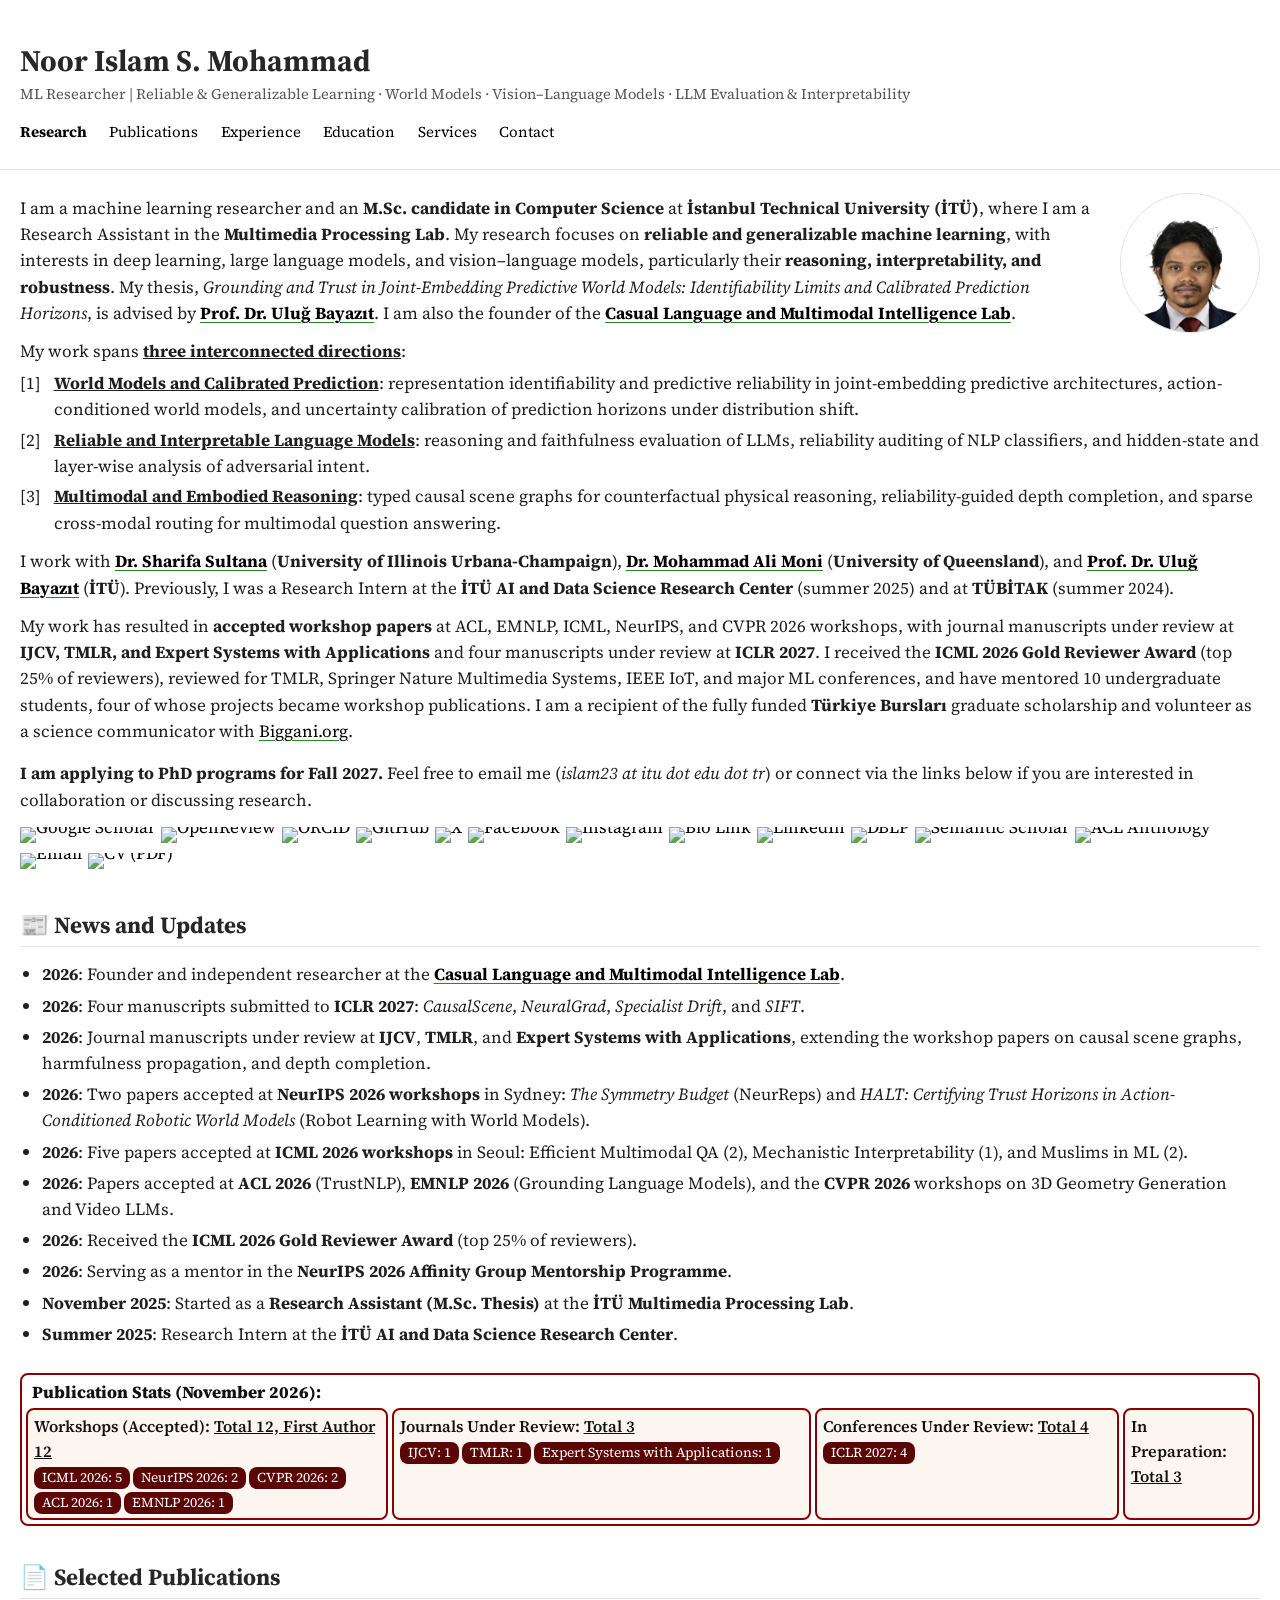
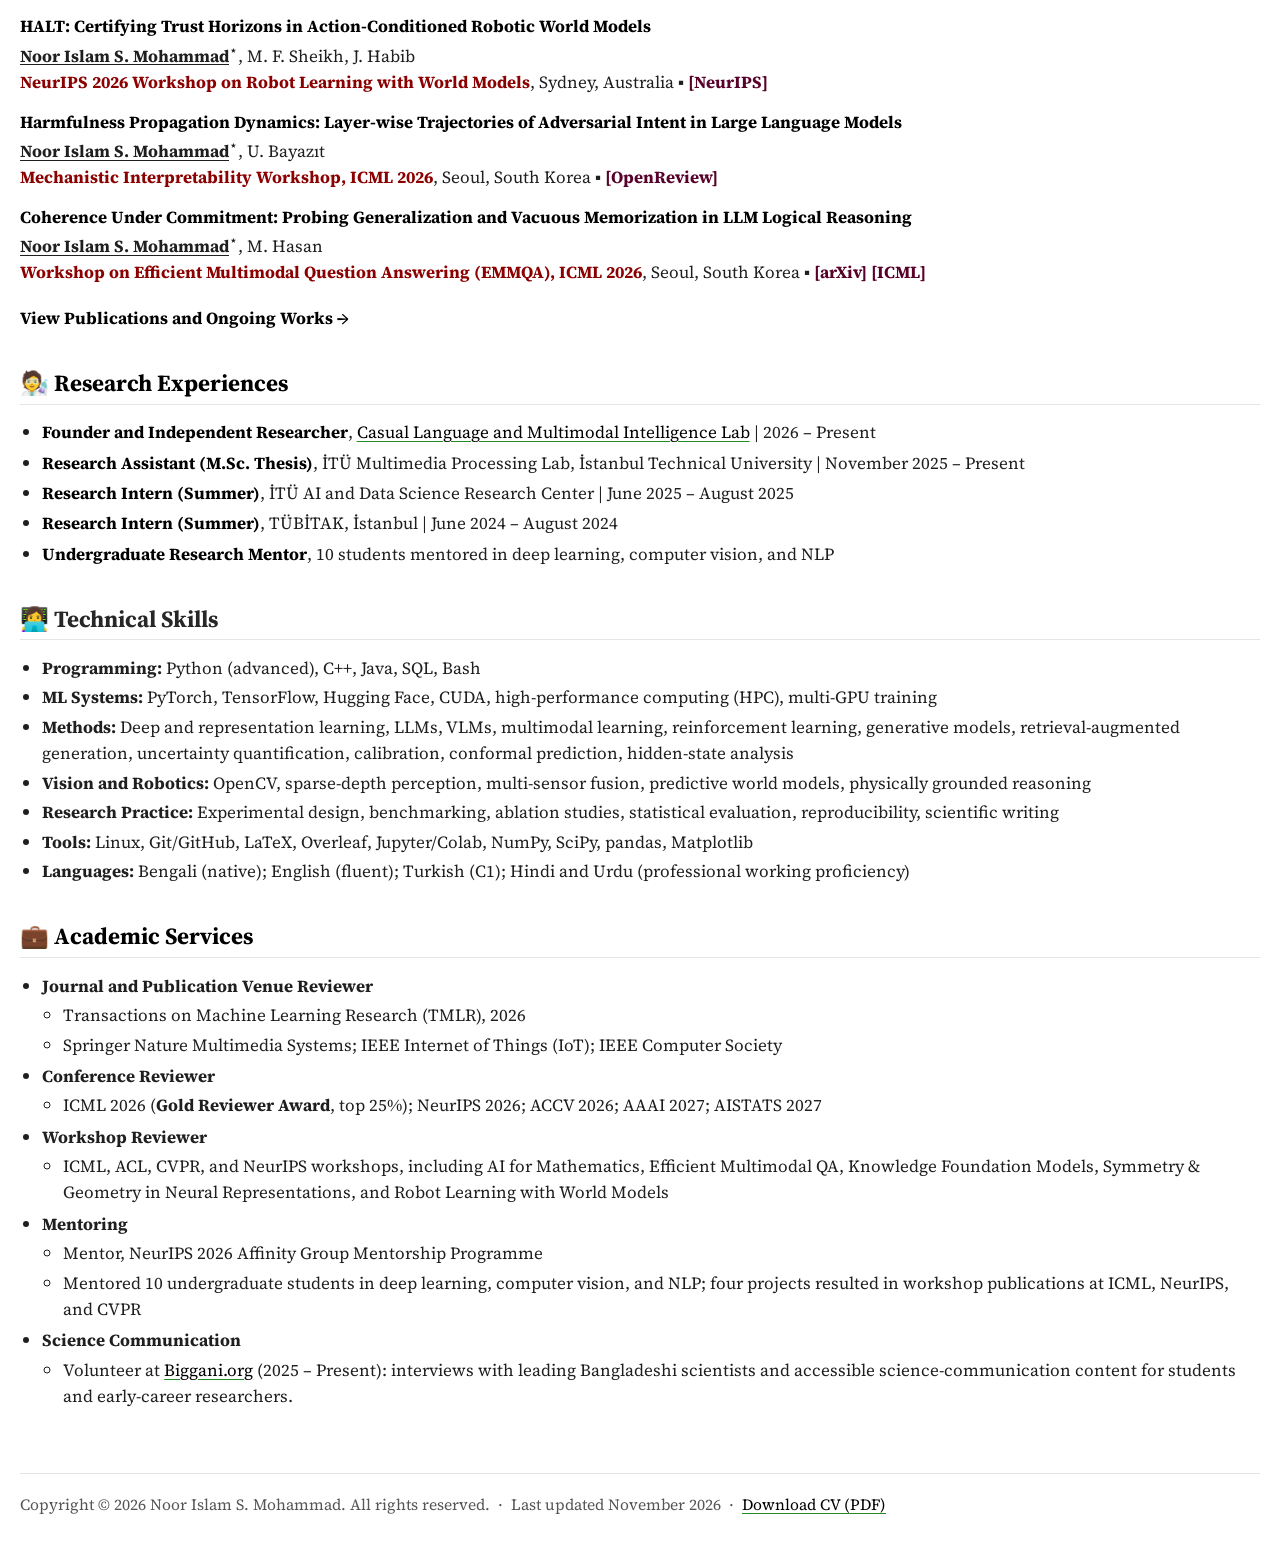
==== index.html @ 7273e3ef "Add files via upload" ====
<!DOCTYPE html>
<html lang="en">
<head>
    <meta charset="UTF-8">
    <meta name="viewport" content="width=device-width, initial-scale=1.0">
    <title>Noor Islam S. Mohammad — Research</title>
    <meta name="description" content="Noor Islam S. Mohammad — M.Sc. candidate in Computer Science at İstanbul Technical University and prospective PhD student (Fall 2027). Reliable and generalizable machine learning, world models, vision–language models, LLM evaluation and interpretability.">
    <meta property="og:title" content="Noor Islam S. Mohammad — ML Researcher">
    <meta property="og:description" content="12 accepted workshop papers and manuscripts under review at IJCV, TMLR, and ICLR 2027. Reliable ML, world models, vision–language models, LLM evaluation and interpretability.">
    <meta property="og:type" content="profile">
    <meta property="og:image" content="images/noor.jpg">
    <link rel="icon" href="data:image/svg+xml,%3Csvg xmlns='http://www.w3.org/2000/svg' viewBox='0 0 64 64'%3E%3Crect width='64' height='64' rx='12' fill='%238b0000'/%3E%3Ctext x='32' y='43' font-family='Georgia,serif' font-size='30' font-weight='700' fill='white' text-anchor='middle'%3ENI%3C/text%3E%3C/svg%3E">
    <link rel="preconnect" href="https://fonts.googleapis.com">
    <link rel="preconnect" href="https://fonts.gstatic.com" crossorigin>
    <link href="https://fonts.googleapis.com/css2?family=Source+Serif+4:ital,opsz,wght@0,8..60,400;0,8..60,600;0,8..60,700;1,8..60,400;1,8..60,600&display=swap" rel="stylesheet">
    <link rel="stylesheet" href="css/styles.css?v=20260920a">
    <style>
        .nis-photo { float: right; width: 140px; height: 140px; margin: 4px 0 12px 24px; border-radius: 50%; overflow: hidden; border: 1px solid #e0e0e0; }
        .nis-photo img { width: 100%; height: 100%; object-fit: cover; object-position: center top; display: block; }
        @media (max-width: 700px) { .nis-photo { float: none; margin: 0 auto 14px; } }
    </style>
</head>
<body>
<div class="wrapper">

    <div class="navbar container">
        <div class="brand">
            <a href="index.html" class="author-name">Noor Islam S. Mohammad</a>
            <span class="author-tagline">ML Researcher | Reliable &amp; Generalizable Learning &middot; World Models &middot; Vision&ndash;Language Models &middot; LLM Evaluation &amp; Interpretability</span>
        </div>
        <ul class="navbar-ul">
            <li><a href="index.html" class="current">Research</a></li>
            <li><a href="publications.html">Publications</a></li>
            <li><a href="experience.html">Experience</a></li>
            <li><a href="education.html">Education</a></li>
            <li><a href="services.html">Services</a></li>
            <li><a href="contact.html">Contact</a></li>
        </ul>
    </div>
    <hr>

    <div class="container content">

        <!-- Career Summary -->
        <h2 id="bio" class="hidden-header">🧑 Career Summary</h2>
        <div class="nis-photo"><img src="images/noor.jpg" alt="Noor Islam S. Mohammad"></div>
        <p>
            I am a machine learning researcher and an <b>M.Sc. candidate in Computer Science</b> at
            <b>İstanbul Technical University (İTÜ)</b>, where I am a Research Assistant in the
            <b>Multimedia Processing Lab</b>. My research focuses on <b>reliable and generalizable machine learning</b>,
            with interests in deep learning, large language models, and vision&ndash;language models, particularly their
            <b>reasoning, interpretability, and robustness</b>. My thesis, <i>Grounding and Trust in Joint-Embedding
            Predictive World Models: Identifiability Limits and Calibrated Prediction Horizons</i>, is advised by
            <b><a href="https://web.itu.edu.tr/ulugbayazit/" target="_blank" rel="noopener">Prof.&nbsp;Dr.&nbsp;Uluğ Bayazıt</a></b>. I am also the founder of the <b><a href="https://clmilab.github.io/" target="_blank" rel="noopener">Casual Language and Multimodal Intelligence Lab</a></b>.
        </p>
        <p style="padding-top: 6px;">
            My work spans <b><u>three interconnected directions</u></b>:
        </p>
        <ol class="directions">
            <li><b><u>World Models and Calibrated Prediction</u></b>: representation identifiability and predictive reliability in joint-embedding predictive architectures, action-conditioned world models, and uncertainty calibration of prediction horizons under distribution shift.</li>
            <li><b><u>Reliable and Interpretable Language Models</u></b>: reasoning and faithfulness evaluation of LLMs, reliability auditing of NLP classifiers, and hidden-state and layer-wise analysis of adversarial intent.</li>
            <li><b><u>Multimodal and Embodied Reasoning</u></b>: typed causal scene graphs for counterfactual physical reasoning, reliability-guided depth completion, and sparse cross-modal routing for multimodal question answering.</li>
        </ol>
        <p style="padding-top: 6px;">
            I work with
            <b><a href="https://www.sharifasultana.com/" target="_blank" rel="noopener">Dr.&nbsp;Sharifa Sultana</a></b>
            (<b>University of Illinois Urbana-Champaign</b>),
            <b><a href="https://scholar.google.com/citations?hl=en&amp;user=JnwcUwkAAAAJ&amp;view_op=list_works&amp;sortby=pubdate" target="_blank" rel="noopener">Dr.&nbsp;Mohammad Ali Moni</a></b>
            (<b>University of Queensland</b>), and
            <b><a href="https://web.itu.edu.tr/ulugbayazit/" target="_blank" rel="noopener">Prof.&nbsp;Dr.&nbsp;Uluğ Bayazıt</a></b>
            (<b>İTÜ</b>). Previously, I was a Research Intern at the <b>İTÜ AI and Data Science Research Center</b>
            (summer 2025) and at <b>TÜBİTAK</b> (summer 2024).
        </p>
        <p style="padding-top: 6px;">
            My work has resulted in <strong> accepted workshop papers</strong> at ACL, EMNLP, ICML, NeurIPS, and CVPR 2026
            workshops, with journal manuscripts under review at <strong>IJCV, TMLR, and Expert Systems with Applications</strong>
            and four manuscripts under review at <strong>ICLR 2027</strong>. I received the <strong>ICML 2026 Gold Reviewer
            Award</strong> (top 25% of reviewers), reviewed for TMLR, Springer Nature Multimedia Systems, IEEE IoT, and
            major ML conferences, and have mentored 10 undergraduate students, four of whose projects became workshop
            publications. I am a recipient of the fully funded <b>Türkiye Bursları</b> graduate scholarship and volunteer
            as a science communicator with <a href="https://biggani.org/" target="_blank" rel="noopener">Biggani.org</a>.
        </p>
        <p class="contact-line">
            <b>I am applying to PhD programs for Fall 2027.</b> Feel free to email me
            (<i>islam23 at itu dot edu dot tr</i>) or connect via the links below if you are interested in
            collaboration or discussing research.
        </p>
        <p class="badge-row">
            <a href="https://scholar.google.com/citations?user=hvBAaWwAAAAJ&amp;hl=en" target="_blank" rel="noopener" aria-label="Google Scholar">
                <img src="https://img.shields.io/badge/Google%20Scholar-%2320beff?style=flat-square&amp;logo=google-scholar&amp;color=1f1f15" alt="Google Scholar"></a>
            <a href="https://openreview.net/profile?id=%7ENoor_Islam_S._Mohammad1" target="_blank" rel="noopener" aria-label="OpenReview">
                <img src="https://img.shields.io/badge/OpenReview-%2320beff?style=flat-square&amp;color=8C1B13" alt="OpenReview"></a>
            <a href="https://orcid.org/0009-0007-8823-6681" target="_blank" rel="noopener" aria-label="ORCID">
                <img src="https://img.shields.io/badge/ORCID-%2320beff?style=flat-square&amp;logo=orcid&amp;color=A6CE39" alt="ORCID"></a>
            <a href="https://github.com/nislam-sm" target="_blank" rel="noopener" aria-label="GitHub">
                <img src="https://img.shields.io/badge/GitHub-%2320beff?style=flat-square&amp;logo=github&amp;color=181717" alt="GitHub"></a>
            <a href="https://twitter.com/nislam_mohammad" target="_blank" rel="noopener" aria-label="X">
                <img src="https://img.shields.io/badge/X-%2320beff?style=flat-square&amp;logo=x&amp;color=000000" alt="X"></a>
            <a href="https://www.facebook.com/nislam.smohammad/" target="_blank" rel="noopener" aria-label="Facebook">
                <img src="https://img.shields.io/badge/Facebook-%2320beff?style=flat-square&amp;logo=facebook&amp;color=1877F2" alt="Facebook"></a>
            <a href="https://instagram.com/noor.islam.s.mohammad" target="_blank" rel="noopener" aria-label="Instagram">
                <img src="https://img.shields.io/badge/Instagram-%2320beff?style=flat-square&amp;logo=instagram&amp;color=E4405F" alt="Instagram"></a>
            <a href="https://bio.link/nislam" target="_blank" rel="noopener" aria-label="Bio link">
                <img src="https://img.shields.io/badge/Bio%20Link-%2320beff?style=flat-square&amp;color=360893" alt="Bio Link"></a>
            <a href="https://www.linkedin.com/in/yan-jin-kim/" target="_blank" rel="noopener" aria-label="LinkedIn">
                <img src="https://img.shields.io/badge/LinkedIn-%2320beff?style=flat-square&amp;logo=linkedin&amp;color=0047AD" alt="LinkedIn"></a>
            <a href="https://dblp.org/pid/414/8858" target="_blank" rel="noopener" aria-label="DBLP">
                <img src="https://img.shields.io/badge/DBLP-%2320beff?style=flat-square&amp;logo=dblp&amp;color=004F9F" alt="DBLP"></a>
            <a href="https://www.semanticscholar.org/author/Noor-Islam-S.-Mohammad/2375046280" target="_blank" rel="noopener" aria-label="Semantic Scholar">
                <img src="https://img.shields.io/badge/Semantic%20Scholar-%2320beff?style=flat-square&amp;logo=semanticscholar&amp;color=1857B6" alt="Semantic Scholar"></a>
            <a href="https://aclanthology.org/people/noor-islam-s-mohammad/" target="_blank" rel="noopener" aria-label="ACL Anthology">
                <img src="https://img.shields.io/badge/ACL%20Anthology-%2320beff?style=flat-square&amp;color=B31B1B" alt="ACL Anthology"></a>
            <a href="mailto:islam23@itu.edu.tr" aria-label="Email">
                <img src="https://img.shields.io/badge/Email-%2320beff?style=flat-square&amp;logo=gmail&amp;color=8B0000" alt="Email"></a>
            <a href="Yan-Jin_Kim_CV.pdf" target="_blank" rel="noopener" aria-label="Curriculum Vitae (PDF)">
                <img src="https://img.shields.io/badge/CV%20(PDF)-%2320beff?style=flat-square&amp;color=360893" alt="CV (PDF)"></a>
        </p>

        <!-- News -->
        <h2 id="news">📰 News and Updates</h2>
        <hr>
        <ul class="news">
            <li><span class="news-date">2026</span>: Founder and independent researcher at the <b><a href="https://clmilab.github.io/" target="_blank" rel="noopener">Casual Language and Multimodal Intelligence Lab</a></b>.</li>
            <li><span class="news-date">2026</span>: Four manuscripts submitted to <b>ICLR 2027</b>: <i>CausalScene</i>, <i>NeuralGrad</i>, <i>Specialist Drift</i>, and <i>SIFT</i>.</li>
            <li><span class="news-date">2026</span>: Journal manuscripts under review at <b>IJCV</b>, <b>TMLR</b>, and <b>Expert Systems with Applications</b>, extending the workshop papers on causal scene graphs, harmfulness propagation, and depth completion.</li>
            <li><span class="news-date">2026</span>: Two papers accepted at <b>NeurIPS 2026 workshops</b> in Sydney: <i>The Symmetry Budget</i> (NeurReps) and <i>HALT: Certifying Trust Horizons in Action-Conditioned Robotic World Models</i> (Robot Learning with World Models).</li>
            <li><span class="news-date">2026</span>: Five papers accepted at <b>ICML 2026 workshops</b> in Seoul: Efficient Multimodal QA (2), Mechanistic Interpretability (1), and Muslims in ML (2).</li>
            <li><span class="news-date">2026</span>: Papers accepted at <b>ACL 2026</b> (TrustNLP), <b>EMNLP 2026</b> (Grounding Language Models), and the <b>CVPR 2026</b> workshops on 3D Geometry Generation and Video LLMs.</li>
            <li><span class="news-date">2026</span>: Received the <b>ICML 2026 Gold Reviewer Award</b> (top 25% of reviewers).</li>
            <li><span class="news-date">2026</span>: Serving as a mentor in the <b>NeurIPS 2026 Affinity Group Mentorship Programme</b>.</li>
            <li><span class="news-date">November 2025</span>: Started as a <b>Research Assistant (M.Sc. Thesis)</b> at the <b>İTÜ Multimedia Processing Lab</b>.</li>
            <li><span class="news-date">Summer 2025</span>: Research Intern at the <b>İTÜ AI and Data Science Research Center</b>.</li>
        </ul>

        <!-- Publication stats -->
        <div class="outer-box">
            <div class="outer-label">Publication Stats (November 2026):</div>
            <div class="inner-row">
                <div class="inner-box inner-box-conf">
                    <div class="inner-label">Workshops (Accepted): <u>Total 12, First Author 12</u></div>
                    <div class="tags-row">
                        <span class="tag">ICML 2026: 5</span>
                        <span class="tag">NeurIPS 2026: 2</span>
                        <span class="tag">CVPR 2026: 2</span>
                        <span class="tag">ACL 2026: 1</span>
                        <span class="tag">EMNLP 2026: 1</span>
                    </div>
                </div>
                <div class="inner-box inner-box-j">
                    <div class="inner-label">Journals Under Review: <u>Total 3</u></div>
                    <div class="tags-row">
                        <span class="tag">IJCV: 1</span>
                        <span class="tag">TMLR: 1</span>
                        <span class="tag">Expert Systems with Applications: 1</span>
                    </div>
                </div>
                <div class="inner-box inner-box-w">
                    <div class="inner-label">Conferences Under Review: <u>Total 4</u></div>
                    <div class="tags-row">
                        <span class="tag">ICLR 2027: 4</span>
                    </div>
                </div>
                <div class="inner-box" style="flex: 1;">
                    <div class="inner-label">In Preparation: <u>Total 3</u></div>
                </div>
            </div>
        </div>

        <!-- Selected publications -->
        <h2 id="selected-pub">📄 Selected Publications</h2>
        <hr>
        <ul class="pub-list">
            <li>
                <p class="paper no-num">
                    <span class="paper-title"><a href="https://neurips.cc/virtual/2026/loc/sydney/166141" target="_blank" rel="noopener">HALT: Certifying Trust Horizons in Action-Conditioned Robotic World Models</a></span><br>
                    <span class="me">Noor Islam S. Mohammad</span><sup>&#8902;</sup>, M. F. Sheikh, J. Habib<br>
                    <span class="venue">NeurIPS 2026 Workshop on Robot Learning with World Models</span>, Sydney, Australia &#9642;
                    <a href="https://neurips.cc/virtual/2026/loc/sydney/166141" target="_blank" rel="noopener" class="plain"><span class="plink">[NeurIPS]</span></a>
                </p>
            </li>
            <li>
                <p class="paper no-num">
                    <span class="paper-title"><a href="https://openreview.net/forum?id=SGnAkwZ3VV" target="_blank" rel="noopener">Harmfulness Propagation Dynamics: Layer-wise Trajectories of Adversarial Intent in Large Language Models</a></span><br>
                    <span class="me">Noor Islam S. Mohammad</span><sup>&#8902;</sup>, U. Bayazıt<br>
                    <span class="venue">Mechanistic Interpretability Workshop, ICML 2026</span>, Seoul, South Korea &#9642;
                    <a href="https://openreview.net/forum?id=SGnAkwZ3VV" target="_blank" rel="noopener" class="plain"><span class="plink">[OpenReview]</span></a>
                </p>
            </li>
            <li>
                <p class="paper no-num">
                    <span class="paper-title"><a href="https://arxiv.org/pdf/2606.21083" target="_blank" rel="noopener">Coherence Under Commitment: Probing Generalization and Vacuous Memorization in LLM Logical Reasoning</a></span><br>
                    <span class="me">Noor Islam S. Mohammad</span><sup>&#8902;</sup>, M. Hasan<br>
                    <span class="venue">Workshop on Efficient Multimodal Question Answering (EMMQA), ICML 2026</span>, Seoul, South Korea &#9642;
                    <a href="https://arxiv.org/pdf/2606.21083" target="_blank" rel="noopener" class="plain"><span class="plink">[arXiv]</span></a>
                    <a href="https://icml.cc/virtual/2026/80419" target="_blank" rel="noopener" class="plain"><span class="plink">[ICML]</span></a>
                </p>
            </li>
        </ul>
        <p class="see-all"><a href="publications.html" class="plain">View Publications and Ongoing Works &rarr;</a></p>

        <!-- Research experiences -->
        <h2 id="research-exp"><a href="experience.html#research">🧑‍🔬 Research Experiences</a></h2>
        <hr>
        <ul class="exp-short">
            <li><p><strong><a href="experience.html#research" class="plain">Founder and Independent Researcher</a></strong>, <a href="https://clmilab.github.io/" target="_blank" rel="noopener">Casual Language and Multimodal Intelligence Lab</a> | 2026 &ndash; Present</p></li>
            <li><p><strong><a href="experience.html#research" class="plain">Research Assistant (M.Sc. Thesis)</a></strong>, İTÜ Multimedia Processing Lab, İstanbul Technical University | November 2025 &ndash; Present</p></li>
            <li><p><strong><a href="experience.html#research" class="plain">Research Intern (Summer)</a></strong>, İTÜ AI and Data Science Research Center | June 2025 &ndash; August 2025</p></li>
            <li><p><strong><a href="experience.html#research" class="plain">Research Intern (Summer)</a></strong>, TÜBİTAK, İstanbul | June 2024 &ndash; August 2024</p></li>
            <li><p><strong><a href="experience.html#mentoring" class="plain">Undergraduate Research Mentor</a></strong>, 10 students mentored in deep learning, computer vision, and NLP</p></li>
        </ul>

        <!-- Technical skills -->
        <h2 id="tech-skills">👩‍💻 Technical Skills</h2>
        <hr>
        <ul>
            <li><strong>Programming:</strong> Python (advanced), C++, Java, SQL, Bash</li>
            <li><strong>ML Systems:</strong> PyTorch, TensorFlow, Hugging Face, CUDA, high-performance computing (HPC), multi-GPU training</li>
            <li><strong>Methods:</strong> Deep and representation learning, LLMs, VLMs, multimodal learning, reinforcement learning, generative models, retrieval-augmented generation, uncertainty quantification, calibration, conformal prediction, hidden-state analysis</li>
            <li><strong>Vision and Robotics:</strong> OpenCV, sparse-depth perception, multi-sensor fusion, predictive world models, physically grounded reasoning</li>
            <li><strong>Research Practice:</strong> Experimental design, benchmarking, ablation studies, statistical evaluation, reproducibility, scientific writing</li>
            <li><strong>Tools:</strong> Linux, Git/GitHub, LaTeX, Overleaf, Jupyter/Colab, NumPy, SciPy, pandas, Matplotlib</li>
            <li><strong>Languages:</strong> Bengali (native); English (fluent); Turkish (C1); Hindi and Urdu (professional working proficiency)</li>
        </ul>

        <!-- Academic services -->
        <h2 id="recent-service"><a href="services.html">💼 Academic Services</a></h2>
        <hr>
        <ul>
            <li><b>Journal and Publication Venue Reviewer</b>
                <ul>
                    <li>Transactions on Machine Learning Research (TMLR), 2026</li>
                    <li>Springer Nature Multimedia Systems; IEEE Internet of Things (IoT); IEEE Computer Society</li>
                </ul>
            </li>
            <li><b>Conference Reviewer</b>
                <ul>
                    <li>ICML 2026 (<b>Gold Reviewer Award</b>, top 25%); NeurIPS 2026; ACCV 2026; AAAI 2027; AISTATS 2027</li>
                </ul>
            </li>
            <li><b>Workshop Reviewer</b>
                <ul>
                    <li>ICML, ACL, CVPR, and NeurIPS workshops, including AI for Mathematics, Efficient Multimodal QA, Knowledge Foundation Models, Symmetry &amp; Geometry in Neural Representations, and Robot Learning with World Models</li>
                </ul>
            </li>
            <li><b>Mentoring</b>
                <ul>
                    <li>Mentor, NeurIPS 2026 Affinity Group Mentorship Programme</li>
                    <li>Mentored 10 undergraduate students in deep learning, computer vision, and NLP; four projects resulted in workshop publications at ICML, NeurIPS, and CVPR</li>
                </ul>
            </li>
            <li><b>Science Communication</b>
                <ul>
                    <li>Volunteer at <a href="https://biggani.org/" target="_blank" rel="noopener">Biggani.org</a> (2025 &ndash; Present): interviews with leading Bangladeshi scientists and accessible science-communication content for students and early-career researchers.</li>
                </ul>
            </li>
        </ul>

        <p class="footer">Copyright &copy; 2026 Noor Islam S. Mohammad. All rights reserved. &nbsp;&middot;&nbsp; Last updated November 2026 &nbsp;&middot;&nbsp; <a href="Yan-Jin_Kim_CV.pdf" target="_blank" rel="noopener">Download CV (PDF)</a></p>
    </div>
</div>

<div id="page-contents">
    <h4>Page Contents</h4>
</div>

<script src="js/main.js?v=20260920a"></script>
</body>
</html>
---- css/styles.css ----
/* ==========================================================================
   Md. Samiul Alim — Academic Portfolio
   Single-column, text-forward academic layout.
   ========================================================================== */

:root {
    --text: #1f1f1f;
    --muted: #555555;
    --heading: #272727;
    --accent: #8b0000;          /* venue names, stats box, tags */
    --accent-soft: #fdf6f0;     /* stats inner boxes */
    --link-line: #228b22;       /* link underline and hover */
    --rule: rgba(0, 0, 0, 0.1);
    --panel: #f8f8f8;
    --font: 'Source Serif 4', Georgia, 'Times New Roman', serif;
}

/* Base ------------------------------------------------------------------- */
* {
    box-sizing: border-box;
}

html {
    height: 100%;
    margin: 0;
    padding: 0;
    scroll-behavior: smooth;
}

body {
    margin: 0;
    font-family: var(--font);
    font-size: 17px;
    line-height: 1.55;
    color: var(--text);
    background: #ffffff;
    -webkit-font-smoothing: antialiased;
}

b, strong {
    font-weight: 700;
}

a {
    color: #000000;
    text-decoration: underline;
    text-underline-offset: 3px;
    text-decoration-color: var(--link-line);
}

a:hover {
    color: var(--link-line);
    text-decoration-color: var(--link-line);
}

a.plain {
    text-decoration: none;
}

/* Highlighted link in the site's red accent */
a.link-red {
    color: var(--accent);
    text-decoration-color: var(--accent);
}

a.link-red:hover {
    color: var(--link-line);
    text-decoration-color: var(--link-line);
}

/* Links inside coloured tag pills keep the pill's text colour */
.tag-btn a,
.tag-btn a:hover {
    color: inherit;
    text-decoration-color: currentColor;
}

hr {
    border: 0;
    height: 0;
    border-top: 1px solid var(--rule);
    margin: 0 0 0.9rem 0;
}

img {
    max-width: 100%;
}

p {
    margin: 0.35rem 0;
}

h2 {
    font-size: 1.45rem;
    font-weight: 700;
    color: var(--heading);
    margin: 2.3rem 0 0.35rem 0;
    line-height: 1.3;
}

h2 a {
    text-decoration: none;
}

h2.hidden-header {
    position: relative;
    width: 100%;
    height: 0;
    margin: 0;
    padding: 0;
    overflow: hidden;
    visibility: hidden;
}

h3 {
    font-size: 1.1rem;
    font-weight: 700;
    margin: 1.4rem 0 0.3rem 0;
}

h4 {
    margin: 0 0 0.5rem 0;
}

ul, ol {
    margin: 0.3rem 0;
    padding: 0 0 0 1.35rem;
}

li {
    margin: 0.2rem 0;
}

li > ul, li > ol {
    margin-top: 0.15rem;
}

code {
    font-family: 'Courier New', Courier, monospace;
    font-size: 0.92em;
}

/* Layout ----------------------------------------------------------------- */
.wrapper {
    min-height: 100%;
}

.container {
    max-width: 1280px;
    margin: 0 auto;
    padding: 0 20px;
}

/* Header / navigation ---------------------------------------------------- */
.navbar {
    display: flex;
    justify-content: space-between;
    align-items: flex-end;
    flex-wrap: wrap;
    gap: 0.75rem 1.5rem;
    padding: 44px 20px 22px;
}

.brand {
    display: flex;
    flex-direction: column;
}

.author-name {
    font-size: 30px;
    font-weight: 700;
    color: var(--heading);
    text-decoration: none;
    line-height: 1.15;
}

.author-name:hover {
    color: var(--heading);
    text-decoration: none;
}

.author-tagline {
    font-size: 11pt;
    font-weight: 400;
    color: var(--muted);
    margin-top: 4px;
}

.navbar-ul {
    list-style: none;
    display: flex;
    flex-wrap: wrap;
    gap: 0.2rem 1.4rem;
    margin: 0;
    padding: 0;
    font-size: 15px;
}

.navbar-ul a {
    text-decoration: none;
}

.navbar-ul a:hover {
    text-decoration: underline;
}

.navbar-ul a.current {
    font-weight: 700;
}

.navbar + hr {
    margin-bottom: 1.2rem;
}

/* Career summary --------------------------------------------------------- */
.profile-picture {
    float: right;
    width: 200px;
    height: 200px;
    border-radius: 50%;
    overflow: hidden;
    position: relative;
    margin: 0 0 20px 24px;
    border: 1px solid var(--rule);
}

/* Head-and-shoulders crop of the full-length photo: enlarge and offset within the circle. */
.profile-picture img {
    position: absolute;
    width: 160%;
    max-width: none;
    left: -27%;
    top: -45%;
}

.directions {
    list-style: none;
    counter-reset: dir;
    margin: 0.2rem 0 0.4rem 0;
    padding-left: 2.1rem;
}

.directions li {
    position: relative;
    margin: 0.25rem 0;
    counter-increment: dir;
}

.directions li::before {
    content: "[" counter(dir) "]";
    position: absolute;
    left: -2.1rem;
}

.contact-line {
    margin-top: 1rem;
}

.badge-row {
    display: flex;
    flex-wrap: wrap;
    gap: 6px 6px;
    margin-top: 0.9rem;
    align-items: center;
}

.badge-row a {
    display: inline-flex;
    text-decoration: none;
    line-height: 0;
}

.badge-row img {
    height: 20px;
}

/* News ------------------------------------------------------------------- */
.news {
    padding-left: 1.35rem;
}

.news li {
    margin: 0.3rem 0;
}

.news .news-date {
    font-weight: 700;
}

/* Publication stats box -------------------------------------------------- */
.outer-box {
    border: 2px solid var(--accent);
    border-radius: 8px;
    padding: 4px;
    background: #ffffff;
    width: 100%;
    margin-top: 1.6rem;
}

.outer-label {
    color: #111111;
    margin: 0 0 3px 6px;
    font-weight: 800;
}

.inner-row {
    display: flex;
    gap: 4px;
}

.inner-box {
    border: 2px solid var(--accent);
    border-radius: 8px;
    padding: 4px 6px;
    background: var(--accent-soft);
    flex: 1 1 0;
}

.inner-box-conf { flex: 3; }
.inner-box-j    { flex: 3.5; }
.inner-box-w    { flex: 2.5; }

.inner-label {
    color: #111111;
    margin-bottom: 3px;
    font-weight: 600;
    font-size: 0.95em;
}

.tags-row {
    display: flex;
    flex-wrap: wrap;
    gap: 3px;
}

.tag,
.tag-x {
    color: #ffffff;
    border-radius: 8px;
    padding: 0 8px;
    font-weight: 400;
    font-size: 0.8em;
    white-space: nowrap;
    line-height: 1.6;
}

.tag   { background: #5b0505; }
.tag-x { background: var(--accent); }

/* Publications ----------------------------------------------------------- */
.pub-list {
    list-style: none;
    padding-left: 0;
}

.pub-list > li {
    margin: 0;
}

.paper {
    margin: 0.85rem 0;
    padding-left: 3.1rem;
    position: relative;
}

.paper .pub-num {
    position: absolute;
    left: 0;
    top: 0;
    font-weight: 700;
    color: var(--accent);
}

.paper.no-num {
    padding-left: 0;
}

.paper-title {
    font-weight: 700;
}

.paper-title a {
    text-decoration: none;
}

.paper-title a:hover {
    text-decoration: underline;
}

.me {
    font-weight: 700;
    text-decoration: underline;
    text-underline-offset: 3px;
}

.paper-summary {
    color: var(--muted);
    font-size: 0.93em;
}

.venue {
    font-weight: 700;
    color: var(--accent);
}

.venue a {
    color: var(--accent);
    text-decoration: none;
}

.plink {
    font-weight: 700;
    color: #58012a;
}

.plink:hover {
    color: var(--link-line);
}

.tag-btn {
    display: inline-block;
    color: #ffffff;
    border: 0;
    border-radius: 4px;
    padding: 1px 8px;
    font-size: 12px;
    font-family: var(--font);
    line-height: 1.5;
    vertical-align: middle;
    white-space: nowrap;
}

.t-vlm  { background: #313783; }
.t-eff  { background: #800b62; }
.t-med  { background: #650781; }
.t-nlp  { background: #0b5e3a; }
.t-ml   { background: #7b3f00; }
.t-hci  { background: #084f38; }
.t-note { background: #08144f; }

.review-badge {
    display: inline;
    background: #ffd700;
    color: #000000;
    border-radius: 8px;
    padding: 0 5px;
    font-weight: 600;
    white-space: nowrap;
}

.see-all {
    margin: 1.2rem 0 0.4rem 0;
    font-weight: 700;
}

.pub-note {
    color: var(--muted);
    font-size: 0.93em;
}

/* Experience / education lists ------------------------------------------- */
.exp > li {
    margin: 0.55rem 0;
}

.exp > li > p {
    margin: 0;
}

.exp .role {
    font-weight: 700;
}

.exp .company {
    font-weight: 700;
}

.exp .date {
    color: var(--muted);
}

.exp ul {
    margin-top: 0.15rem;
}

.exp-short > li {
    margin: 0.25rem 0;
}

.exp-short p {
    margin: 0;
}

/* Contact ---------------------------------------------------------------- */
.contact-list {
    list-style: none;
    padding-left: 0;
}

.contact-list li {
    margin: 0.3rem 0;
    display: flex;
    gap: 0.6rem;
    align-items: baseline;
}

.contact-list .label {
    flex: 0 0 6.5rem;
    font-weight: 700;
}

.ref-list > li {
    margin: 0.7rem 0;
}

.ref-list p {
    margin: 0;
}

/* Footer ----------------------------------------------------------------- */
.footer {
    margin-top: 4rem;
    padding: 1.2rem 0 2.5rem 0;
    border-top: 1px solid var(--rule);
    color: var(--muted);
    font-size: 0.92em;
}

/* Floating page contents ------------------------------------------------- */
#page-contents {
    display: none;
    position: fixed;
    top: 50%;
    right: 24px;
    transform: translateY(-50%);
    width: 15%;
    min-width: 170px;
    max-width: 250px;
    background: var(--panel);
    padding: 10px 12px 6px 14px;
    border: 1px solid #dddddd;
    border-radius: 5px;
    box-shadow: 0 2px 8px rgba(0, 0, 0, 0.15);
    font-size: 14px;
}

#page-contents h4 {
    font-size: 15px;
    color: #444444;
    margin: 0 0 8px 0;
}

#page-contents a {
    display: block;
    margin-bottom: 7px;
    color: #333333;
    text-decoration: none;
    line-height: 1.3;
}

#page-contents a:hover {
    text-decoration: underline;
}

#page-contents a.active {
    font-weight: 700;
    color: var(--accent);
}

@media (min-width: 1720px) {
    #page-contents {
        display: block;
    }
}

/* Responsive ------------------------------------------------------------- */
@media (max-width: 760px) {
    body {
        font-size: 16px;
    }

    .navbar {
        padding: 28px 16px 16px;
        align-items: flex-start;
    }

    .author-name {
        font-size: 26px;
    }

    .navbar-ul {
        gap: 0.2rem 1rem;
        font-size: 14.5px;
    }

    .container {
        padding: 0 16px;
    }

    .profile-picture {
        width: 150px;
        height: 150px;
        margin: 0 0 12px 16px;
    }

    .inner-row {
        flex-direction: column;
    }

    .paper {
        padding-left: 2.7rem;
    }

    .contact-list li {
        display: block;
    }

    .contact-list .label {
        display: block;
    }
}

@media (max-width: 480px) {
    .profile-picture {
        width: 120px;
        height: 120px;
    }

    .author-name {
        font-size: 23px;
    }
}

/* Print ------------------------------------------------------------------ */
@media print {
    #page-contents {
        display: none !important;
    }

    a {
        color: #000000;
        text-decoration: none;
    }

    .container {
        max-width: 100%;
    }
}
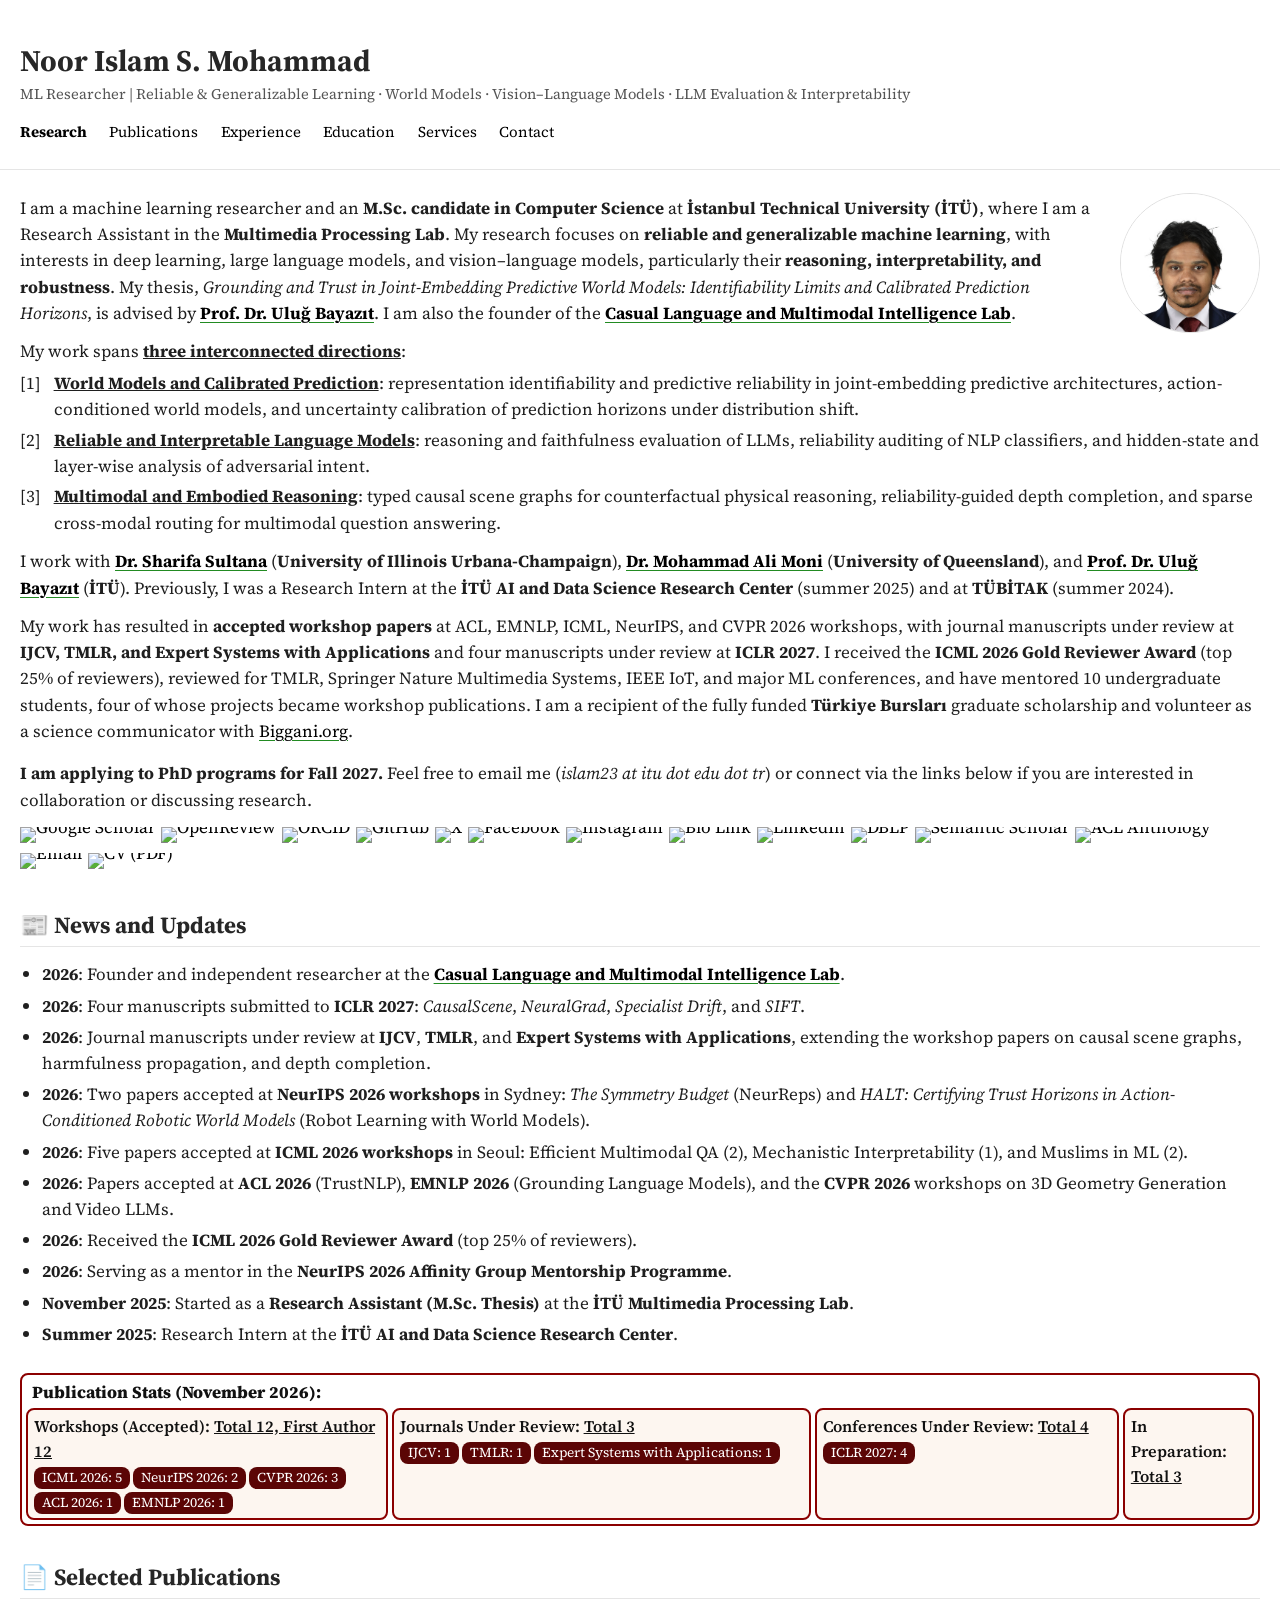
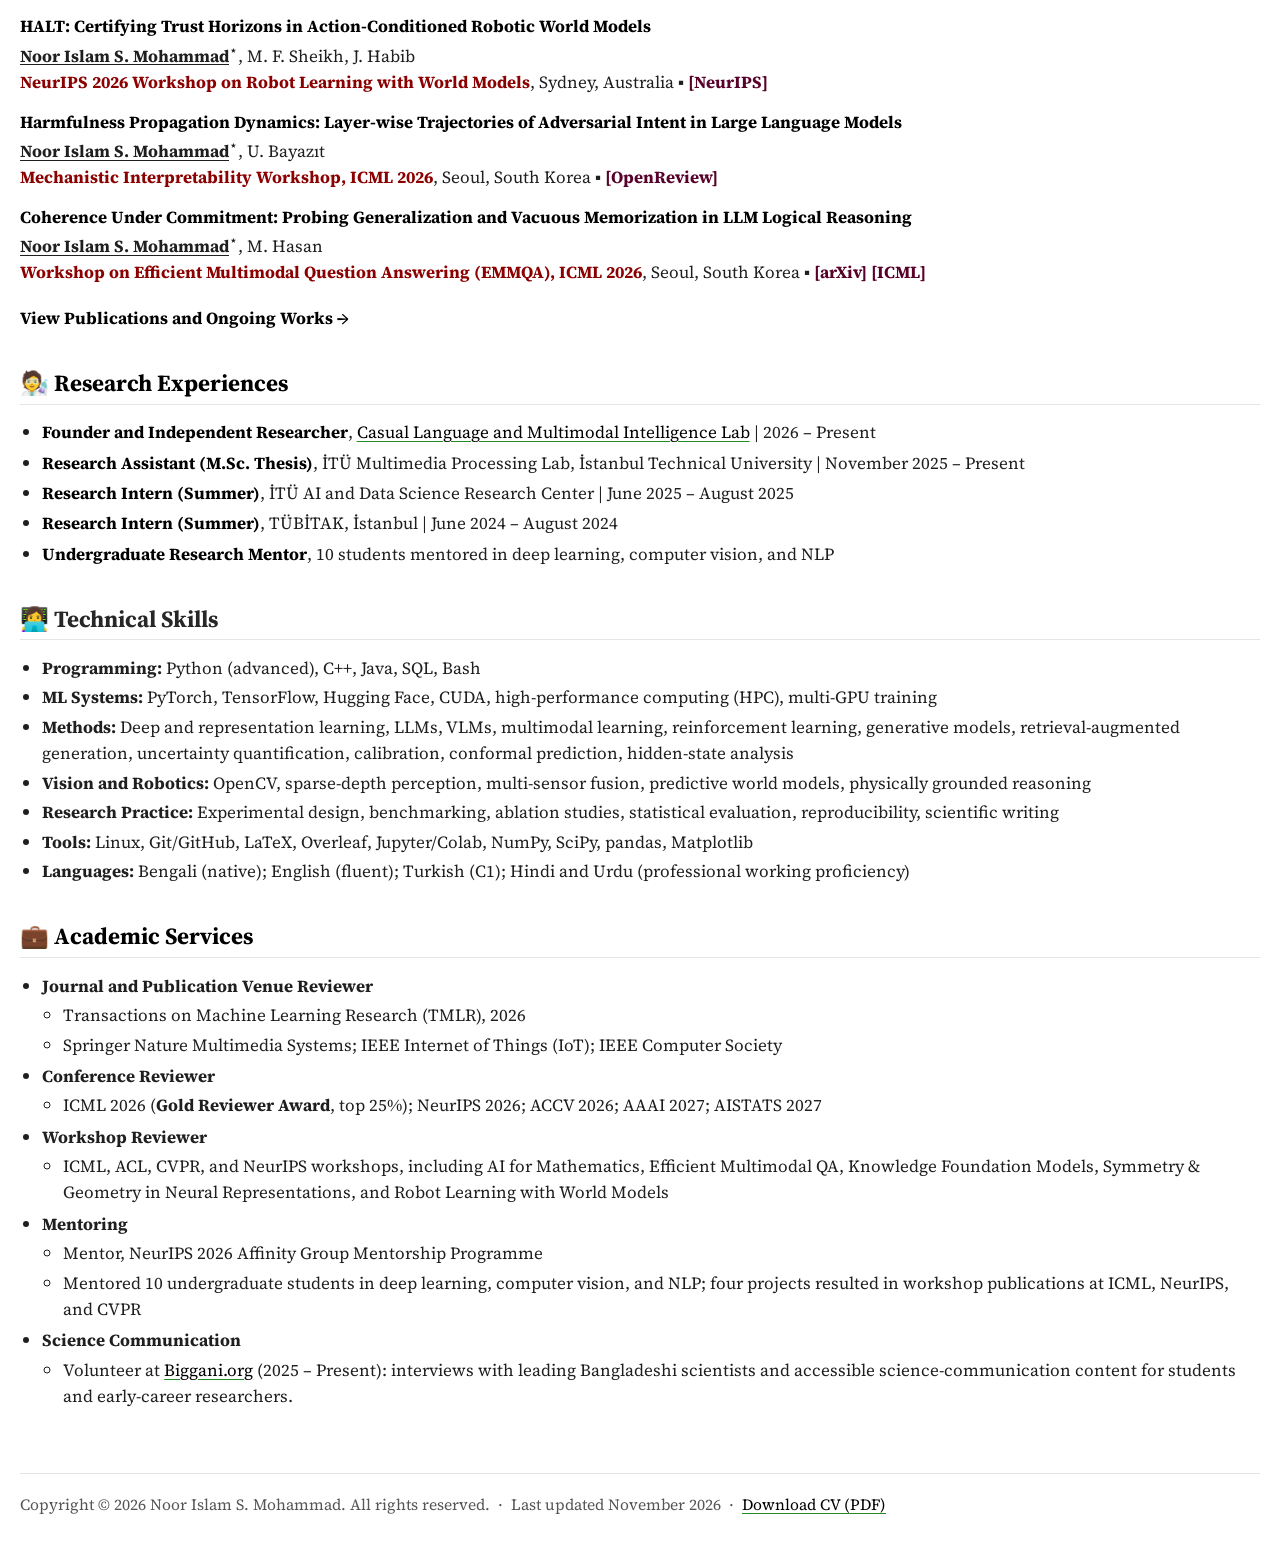
==== commit 10778ef3: "Update CVPR 2026 tag count in index.html Updated the CVPR 2026 tag count from 2 to 3." ====
--- a/index.html
+++ b/index.html
@@ -141,7 +141,7 @@
                     <div class="tags-row">
                         <span class="tag">ICML 2026: 5</span>
                         <span class="tag">NeurIPS 2026: 2</span>
-                        <span class="tag">CVPR 2026: 2</span>
+                        <span class="tag">CVPR 2026: 3</span>
                         <span class="tag">ACL 2026: 1</span>
                         <span class="tag">EMNLP 2026: 1</span>
                     </div>
